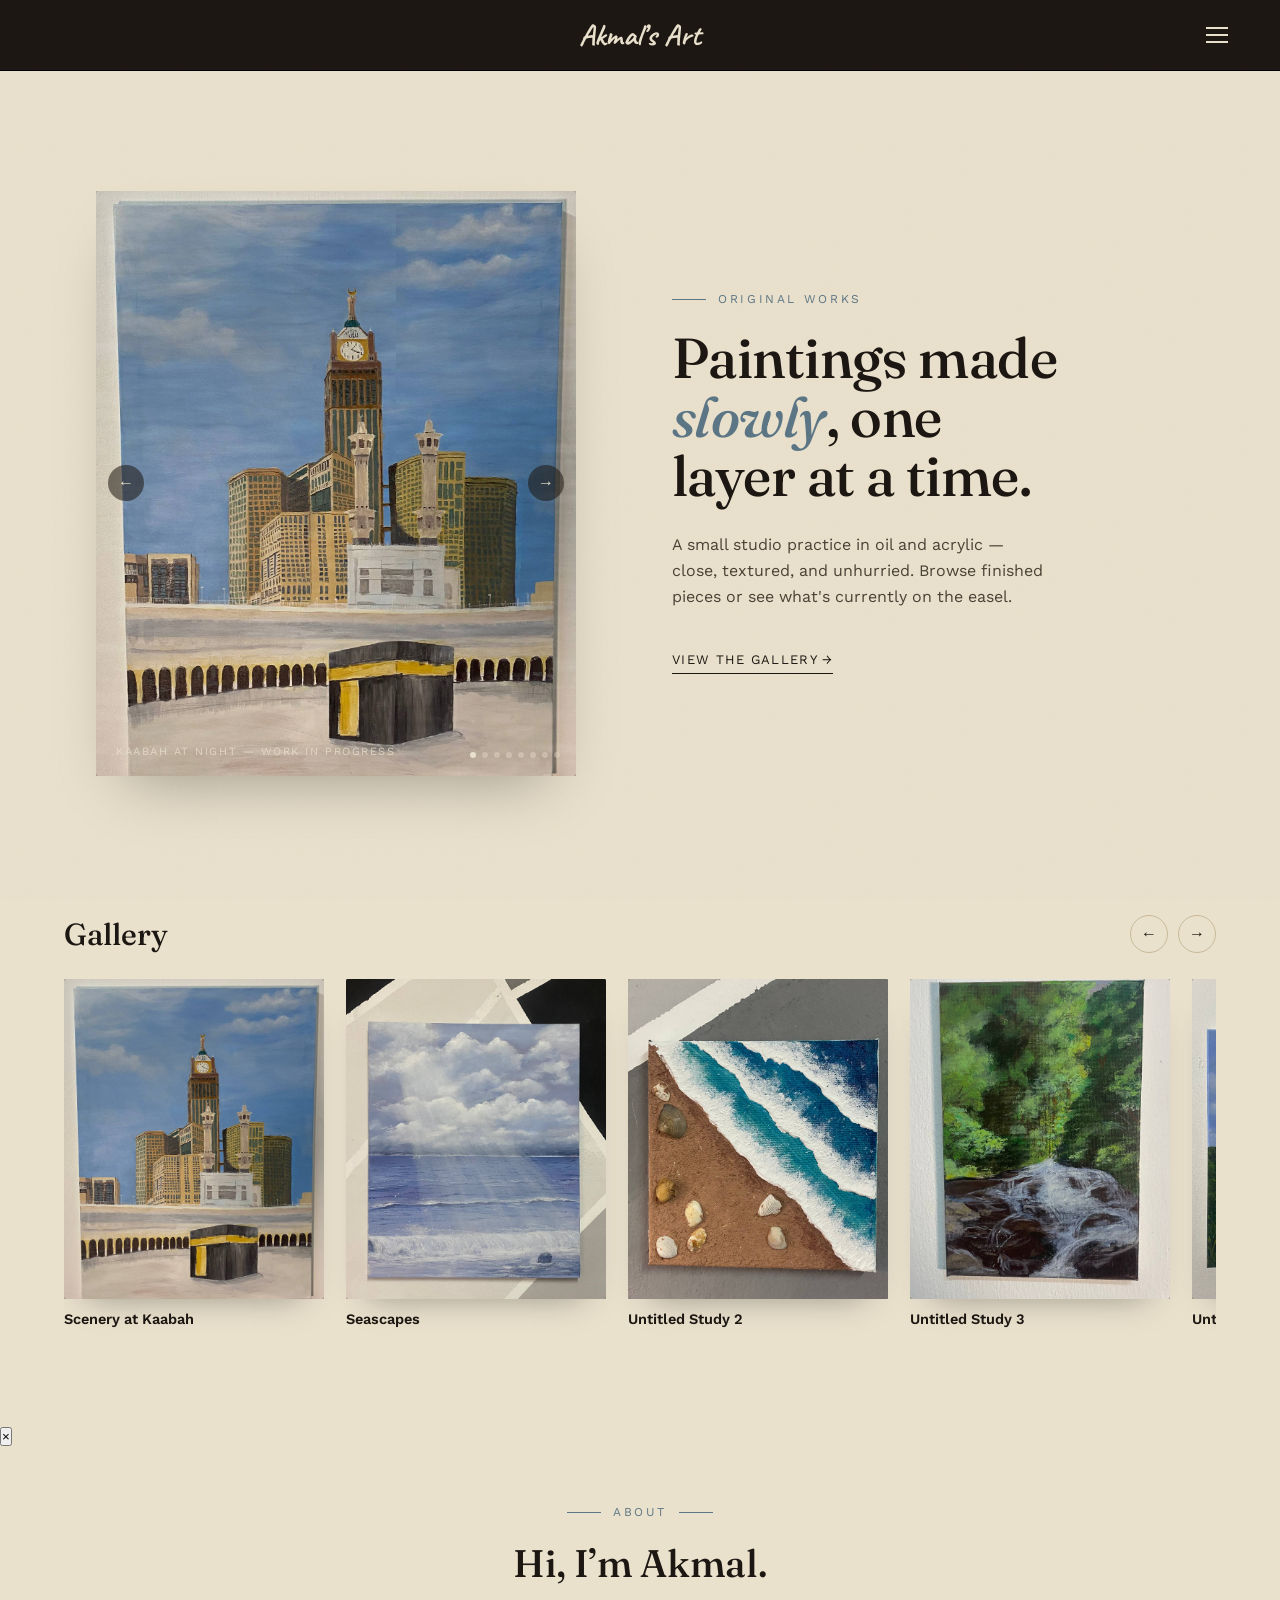
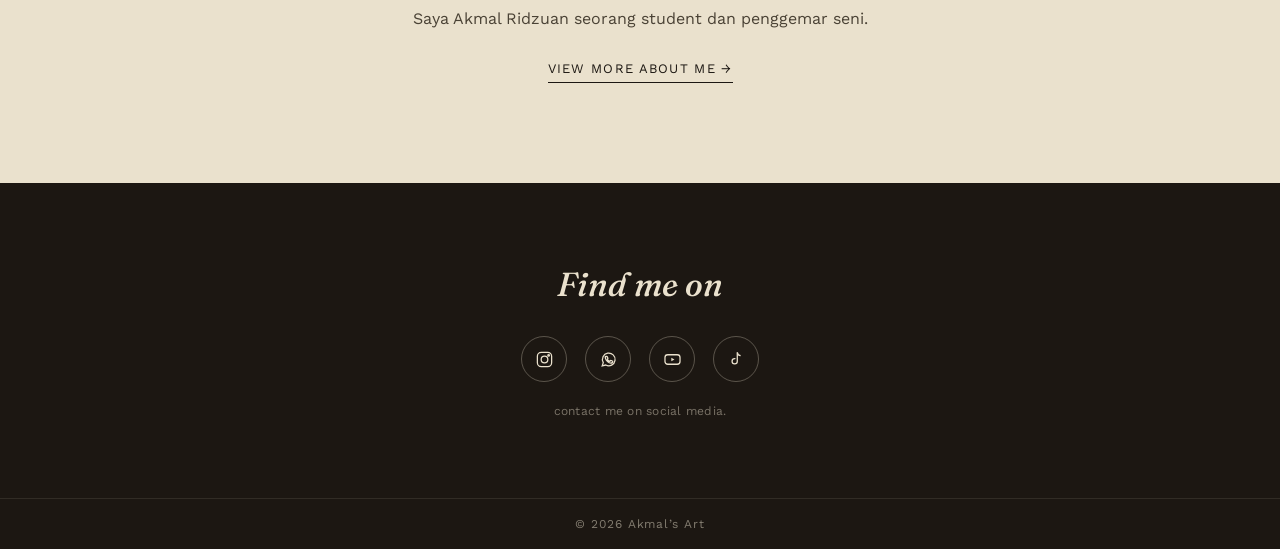
==== index.html @ 04f23f99 "changes" ====
<!DOCTYPE html>
<html lang="en">
<head>
<meta charset="UTF-8">
<meta name="viewport" content="width=device-width, initial-scale=1.0">
<title>Akmal's Art</title>
<link rel="preconnect" href="https://fonts.googleapis.com">
<link rel="preconnect" href="https://fonts.gstatic.com" crossorigin>
<link href="https://fonts.googleapis.com/css2?family=Fraunces:ital,opsz,wght@0,9..144,400;0,9..144,500;0,9..144,600;1,9..144,400&family=Work+Sans:wght@400;500;600;700&family=Caveat:wght@600;700&display=swap" rel="stylesheet">
<link rel="stylesheet" href="style.css">
</head>
<body>

  <header class="nav">
    <button class="menu-icon" id="menuToggle" aria-label="Open menu" aria-expanded="false">
      <span></span><span></span><span></span>
    </button>
    <div class="mark">Akmal&rsquo;s Art</div>
    <nav class="menu-overlay" id="menuOverlay">
      <ul>
        <li><a href="#" class="active">Home</a></li>
        <li><a href="#gallery">Gallery</a></li>
        <li><a href="#about">About</a></li>
        <li><a href="#contact">Contact</a></li>
      </ul>
    </nav>
  </header>

  <section class="hero">
    <div class="hero-art" id="heroCarousel">
      <button class="arrow prev" id="heroPrev" aria-label="Previous artwork">&#8592;</button>
      <button class="arrow next" id="heroNext" aria-label="Next artwork">&#8594;</button>
      <span class="caption" id="heroCaption"></span>
      <div class="dots" id="heroDots"></div>
    </div>
    <div class="hero-copy">
      <div class="eyebrow">Original works</div>
      <h1>Paintings made <em>slowly</em>, one layer at a time.</h1>
      <p>A small studio practice in oil and acrylic &mdash; close, textured, and unhurried. Browse finished pieces or see what's currently on the easel.</p>
      <a href="#gallery" class="cta">View the gallery &rarr;</a>
    </div>
  </section>

  <section class="gallery-strip" id="gallery">
    <div class="gallery-strip-head">
      <h2>Gallery</h2>
      <div class="strip-arrows">
        <button id="galPrev" aria-label="Scroll left">&#8592;</button>
        <button id="galNext" aria-label="Scroll right">&#8594;</button>
      </div>
    </div>
    <div class="strip-track" id="stripTrack"></div>
  </section>

<div class="lightbox" id="lightbox">
  <div class="lightbox-panel">
    <button class="lightbox-close" id="lightboxClose" aria-label="Close">&times;</button>
    <div class="lightbox-img"><img id="lightboxImg" src="" alt=""></div>
    <div class="lightbox-info">
      <h3 id="lightboxTitle"></h3>
      <div class="lightbox-meta" id="lightboxMeta"></div>
      <div class="lightbox-price" id="lightboxPrice"></div>
      <p id="lightboxDesc"></p>
    </div>
  </div>
</div>


  <section class="about" id="about">
    <div class="eyebrow">About</div>
    <h2>Hi, I&rsquo;m Akmal.</h2>
    <p>Saya Akmal Ridzuan seorang student dan penggemar seni.</p>
    <a href="about.html" class="cta">View more about me &rarr;</a>
  </section>

  <section class="contact" id="contact">
    <h2>Find me on</h2>
    <div class="social-row">
      <a href="https://www.instagram.com/akmallridzuan?igsi=MTgxZmxqbXZkd2F5dw==" class="social-icon" aria-label="Instagram"><svg viewBox="0 0 24 24" fill="none" stroke="currentColor" stroke-width="1.6"><rect x="3" y="3" width="18" height="18" rx="5"/><circle cx="12" cy="12" r="4.2"/><circle cx="17.2" cy="6.8" r="1"/></svg></a>
      <a href="https://wa.me/601151706733" class="social-icon" aria-label="WhatsApp"><svg viewBox="0 0 24 24" fill="none" stroke="currentColor" stroke-width="1.6"><path d="M4 20l1.4-4.1A8 8 0 1 1 8.6 19L4 20Z"/><path d="M8.5 8.6c.2-.5.5-.5.8-.5h.6c.2 0 .4 0 .6.4.2.5.7 1.6.7 1.8.1.1.1.3 0 .4-.4.6-.8.9-.5 1.4.7 1.2 1.4 1.7 2.5 2.3.2.1.4.1.5-.1.2-.3.6-.9.8-1.1.1-.2.3-.2.5-.1.5.2 1.6.7 1.9.9.2.1.3.2.4.3 0 .3 0 1-.4 1.5-.4.5-1.2.9-2 .9-.7 0-2.4-.3-4.1-2-1.9-1.9-2.5-3.7-2.6-4.2-.1-.5-.5-1.6-.2-2.1Z"/></svg></a>
      <a href="https://www.youtube.com/@akmalridzuuan" class="social-icon" aria-label="YouTube"><svg viewBox="0 0 24 24" fill="none" stroke="currentColor" stroke-width="1.6"><rect x="2.5" y="6" width="19" height="12" rx="3.5"/><path d="M10.5 9.8v4.4l4-2.2-4-2.2Z" fill="currentColor" stroke="none"/></svg></a>
      <a href="https://www.tiktok.com/@akmalridzuuan" class="social-icon" aria-label="TikTok"><svg viewBox="0 0 24 24" fill="none" stroke="currentColor" stroke-width="1.6"><path d="M13 3v11.2a3.3 3.3 0 1 1-3.3-3.3c.3 0 .6 0 .9.1"/><path d="M13 3c.3 2.3 1.9 3.9 4.2 4.1"/></svg></a>
    </div>
    <p class="contact-note">contact me on social media.</p>
  </section>

  <footer class="site-footer">
    <span>&copy; 2026 Akmal&rsquo;s Art</span>
  </footer>

  <script src="script.js"></script>
</body>
</html>
---- style.css ----
:root{
  --sand: #EAE1CD;
  --sand-deep: #DED2B6;
  --ink: #1C1712;
  --charcoal: #2B241C;
  --muted-blue: #5C7686;
  --line: #C9B99A;
  --canvas-dark: #34302a;
}

*{ box-sizing:border-box; margin:0; padding:0; }

html,body{
  background:var(--sand);
  color:var(--charcoal);
  font-family:'Work Sans', sans-serif;
  -webkit-font-smoothing:antialiased;
}

body::before{
  content:"";
  position:fixed;
  inset:0;
  pointer-events:none;
  z-index:50;
  opacity:0.05;
  mix-blend-mode:multiply;
  background-image:url("data:image/svg+xml;utf8,<svg xmlns='http://www.w3.org/2000/svg' width='140' height='140'><filter id='n'><feTurbulence type='fractalNoise' baseFrequency='0.9' numOctaves='2' stitchTiles='stitch'/></filter><rect width='100%25' height='100%25' filter='url(%23n)'/></svg>");
}

/* ---------- NAV ---------- */
header.nav{
  position:relative;
  background:var(--ink);
  color:var(--sand);
  padding:20px 40px;
  display:flex;
  align-items:center;
  justify-content:center;
  border-bottom:1px solid #000;
}

.nav .mark{
  font-family:'Caveat', cursive;
  font-weight:700;
  font-size:30px;
  line-height:1;
  letter-spacing:0.01em;
  color:var(--sand);
}

/* hamburger, sits pinned to the right regardless of centered mark */
.nav .menu-icon{
  position:absolute;
  right:40px;
  top:50%;
  transform:translateY(-50%);
  display:flex;
  flex-direction:column;
  justify-content:center;
  gap:5px;
  width:34px;
  height:34px;
  background:none;
  border:none;
  cursor:pointer;
  z-index:2;
}
.nav .menu-icon span{
  width:22px;
  height:2px;
  background:var(--sand);
  display:block;
  transition:transform .25s ease, opacity .25s ease;
}
.nav .menu-icon.open span:nth-child(1){ transform:translateY(7px) rotate(45deg); }
.nav .menu-icon.open span:nth-child(2){ opacity:0; }
.nav .menu-icon.open span:nth-child(3){ transform:translateY(-7px) rotate(-45deg); }

/* dropdown panel triggered by the menu icon */
.menu-overlay{
  position:absolute;
  top:100%;
  right:40px;
  margin-top:10px;
  background:var(--ink);
  border:1px solid rgba(234,225,205,0.15);
  border-radius:4px;
  box-shadow:0 20px 40px -14px rgba(0,0,0,0.5);
  opacity:0;
  transform:translateY(-8px);
  pointer-events:none;
  transition:opacity .2s ease, transform .2s ease;
  z-index:10;
}
.menu-overlay.open{
  opacity:1;
  transform:translateY(0);
  pointer-events:auto;
}

.menu-overlay ul{
  list-style:none;
  display:flex;
  flex-direction:column;
  min-width:160px;
  padding:8px 0;
}

.menu-overlay ul li a{
  display:block;
  color:var(--sand);
  text-decoration:none;
  font-size:13px;
  letter-spacing:0.08em;
  text-transform:uppercase;
  opacity:0.75;
  padding:12px 20px;
  transition:opacity .2s ease, background .2s ease;
}
.menu-overlay ul li a:hover, .menu-overlay ul li a:focus-visible{
  opacity:1;
  background:rgba(234,225,205,0.06);
}
.menu-overlay ul li a.active{
  opacity:1;
  color:var(--muted-blue);
}

/* ---------- HERO ---------- */
.hero{
  min-height:calc(100vh - 76px);
  display:grid;
  grid-template-columns:1fr 1fr;
  align-items:center;
  gap:64px;
  padding:0 64px;
}

.hero-art{
  position:relative;
  aspect-ratio:4/5;
  width:100%;
  max-height:65vh;
  max-width:480px;
  justify-self:center;
  border-radius:2px;
  overflow:hidden;
  box-shadow:0 30px 60px -30px rgba(0,0,0,0.35);
  background:
    radial-gradient(circle at 30% 20%, rgba(92,118,134,0.55), transparent 55%),
    radial-gradient(circle at 70% 75%, rgba(0,0,0,0.4), transparent 60%),
    linear-gradient(155deg, var(--canvas-dark), #1c1712 70%);
}

/* painterly texture overlay, sits above every slide */
.hero-art::after{
  content:"";
  position:absolute;
  inset:0;
  opacity:0.35;
  mix-blend-mode:overlay;
  z-index:3;
  pointer-events:none;
  background-image:url("data:image/svg+xml;utf8,<svg xmlns='http://www.w3.org/2000/svg' width='300' height='300'><filter id='t'><feTurbulence type='turbulence' baseFrequency='0.012 0.06' numOctaves='3' seed='7'/><feColorMatrix type='saturate' values='0'/></filter><rect width='100%25' height='100%25' filter='url(%23t)'/></svg>");
}

.hero-slide{
  position:absolute;
  inset:0;
  opacity:0;
  transition:opacity .7s ease;
  z-index:0;
}
.hero-slide.active{ opacity:1; z-index:1; }

.hero-slide img{
  width:100%;
  height:100%;
  object-fit:cover;
  display:block;
}

.hero-art .caption{
  position:absolute;
  left:20px;
  bottom:18px;
  color:var(--sand);
  font-size:11px;
  letter-spacing:0.14em;
  text-transform:uppercase;
  opacity:0.8;
  z-index:4;
}

.hero-art .arrow{
  position:absolute;
  top:50%;
  transform:translateY(-50%);
  width:36px;
  height:36px;
  border-radius:50%;
  border:none;
  background:rgba(28,23,18,0.55);
  color:var(--sand);
  font-size:16px;
  line-height:1;
  cursor:pointer;
  z-index:5;
  display:flex;
  align-items:center;
  justify-content:center;
  transition:background .2s ease;
}
.hero-art .arrow:hover{ background:var(--muted-blue); }
.hero-art .arrow.prev{ left:12px; }
.hero-art .arrow.next{ right:12px; }

.hero-art .dots{
  position:absolute;
  bottom:18px;
  right:16px;
  z-index:4;
  display:flex;
  gap:6px;
}
.hero-art .dots button{
  width:6px;
  height:6px;
  border-radius:50%;
  border:none;
  background:rgba(234,225,205,0.4);
  cursor:pointer;
  padding:0;
}
.hero-art .dots button.active{ background:var(--sand); }

.hero-copy .eyebrow{
  display:flex;
  align-items:center;
  gap:12px;
  font-size:12px;
  letter-spacing:0.22em;
  text-transform:uppercase;
  color:var(--muted-blue);
  margin-bottom:22px;
}
.hero-copy .eyebrow::before{
  content:"";
  width:34px;
  height:1px;
  background:var(--muted-blue);
  display:block;
}

.hero-copy h1{
  font-family:'Fraunces', serif;
  font-weight:500;
  font-size:clamp(2.4rem, 4.4vw, 4rem);
  line-height:1.05;
  letter-spacing:-0.01em;
  color:var(--ink);
  max-width:11ch;
  margin-bottom:26px;
}

.hero-copy h1 em{
  font-style:italic;
  color:var(--muted-blue);
}

.hero-copy p{
  font-size:16px;
  line-height:1.65;
  max-width:38ch;
  color:#4a4235;
  margin-bottom:38px;
}

.hero-copy .cta{
  display:inline-flex;
  align-items:center;
  gap:10px;
  font-size:13px;
  letter-spacing:0.1em;
  text-transform:uppercase;
  color:var(--ink);
  text-decoration:none;
  padding-bottom:6px;
  border-bottom:1px solid var(--ink);
}
.hero-copy .cta:hover{ color:var(--muted-blue); border-color:var(--muted-blue); }

/* ---------- GALLERY STRIP ---------- */
.gallery-strip{
  padding:20px 64px 90px;
}

.gallery-strip-head{
  display:flex;
  align-items:flex-end;
  justify-content:space-between;
  margin-bottom:26px;
}

.gallery-strip-head h2{
  font-family:'Fraunces', serif;
  font-weight:500;
  font-size:1.9rem;
  color:var(--ink);
}

.strip-arrows{ display:flex; gap:10px; }

.strip-arrows button{
  width:38px;
  height:38px;
  border-radius:50%;
  border:1px solid var(--line);
  background:transparent;
  color:var(--ink);
  font-size:16px;
  cursor:pointer;
  transition:background .2s ease, color .2s ease;
}
.strip-arrows button:hover{ background:var(--ink); color:var(--sand); }

.strip-track{
  display:flex;
  gap:22px;
  overflow-x:auto;
  scroll-behavior:smooth;
  padding-bottom:6px;
  scrollbar-width:none;
}
.strip-track::-webkit-scrollbar{ display:none; }

.strip-card{
  flex:0 0 auto;
  width:260px;
}

.strip-card .thumb{
  position:relative;
  width:260px;
  height:320px;
  border-radius:2px;
  overflow:hidden;
  background:linear-gradient(155deg, var(--canvas-dark), #1c1712 70%);
  box-shadow:0 18px 34px -22px rgba(0,0,0,0.4);
}

.strip-card .thumb img{
  width:100%;
  height:100%;
  object-fit:cover;
  display:block;
}

.strip-card .meta{
  margin-top:12px;
}
.strip-card .meta .title{
  font-size:14.5px;
  color:var(--ink);
  font-weight:600;
}
.strip-card .meta .sub{
  font-size:12.5px;
  color:#6b6153;
  margin-top:2px;
}

@media (max-width: 860px){
  .nav ul{ display:none; }
  .nav .menu-icon{ display:flex; }
  .hero{
    grid-template-columns:1fr;
    padding:48px 24px 64px;
    gap:40px;
  }
  .hero-art{ max-height:48vh; }
  .gallery-strip{ padding:10px 24px 70px; }
}

/* ---------- ABOUT ---------- */
.about{
  max-width:640px;
  margin:0 auto;
  padding:40px 64px 100px;
  text-align:center;
}
.about .eyebrow{
  display:flex; align-items:center; justify-content:center; gap:12px;
  font-size:12px; letter-spacing:0.22em; text-transform:uppercase;
  color:var(--muted-blue); margin-bottom:20px;
}
.about .eyebrow::before, .about .eyebrow::after{
  content:""; width:34px; height:1px; background:var(--muted-blue); display:block;
}
.about h2{
  font-family:'Fraunces', serif; font-weight:500;
  font-size:clamp(1.8rem, 3vw, 2.4rem); color:var(--ink); margin-bottom:18px;
}
.about p{
  font-size:16px; line-height:1.7; color:#4a4235; margin-bottom:26px;
}
.about .cta{
  display:inline-flex; align-items:center; gap:10px;
  font-size:13px; letter-spacing:0.1em; text-transform:uppercase;
  color:var(--ink); text-decoration:none; padding-bottom:6px;
  border-bottom:1px solid var(--ink);
}
.about .cta:hover{ color:var(--muted-blue); border-color:var(--muted-blue); }

/* ---------- CONTACT ---------- */
.contact{
  background:var(--ink); color:var(--sand);
  padding:80px 64px; text-align:center;
}
.contact h2{
  font-family:'Fraunces', serif; font-weight:500; font-style:italic;
  font-size:clamp(1.6rem, 2.6vw, 2.1rem); margin-bottom:32px;
}
.social-row{
  display:flex; align-items:center; justify-content:center; gap:18px;
}
.social-icon{
  width:46px; height:46px; border-radius:50%;
  border:1px solid rgba(234,225,205,0.3);
  display:flex; align-items:center; justify-content:center;
  color:var(--sand);
  transition:background .2s ease, border-color .2s ease, color .2s ease, transform .2s ease;
}
.social-icon svg{ width:19px; height:19px; }
.social-icon:hover{
  background:var(--muted-blue); border-color:var(--muted-blue); transform:translateY(-2px);
}
.contact-note{
  margin-top:22px; font-size:12px; opacity:0.45; letter-spacing:0.02em;
}

/* ---------- FOOTER ---------- */
.site-footer{
  background:var(--ink); color:rgba(234,225,205,0.5);
  text-align:center; font-size:12px; letter-spacing:0.08em;
  padding:18px; border-top:1px solid rgba(234,225,205,0.1);
}
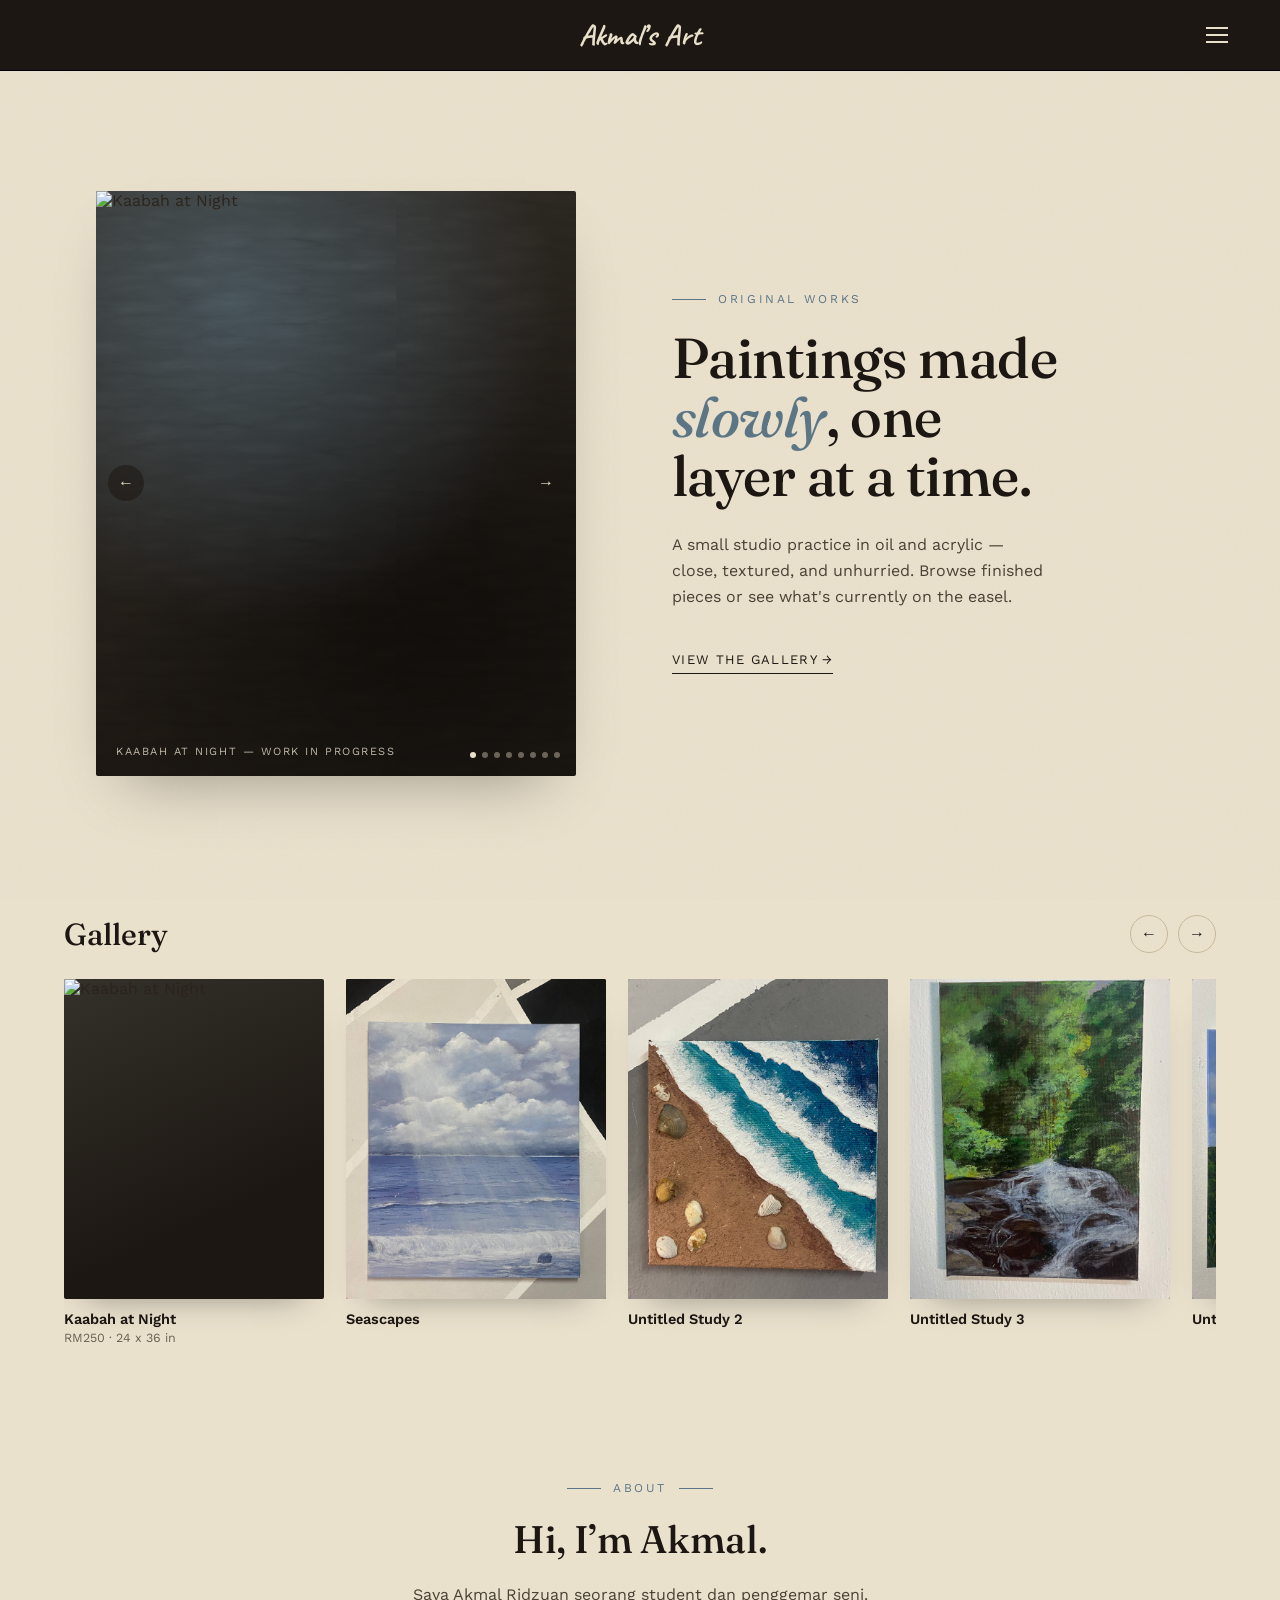
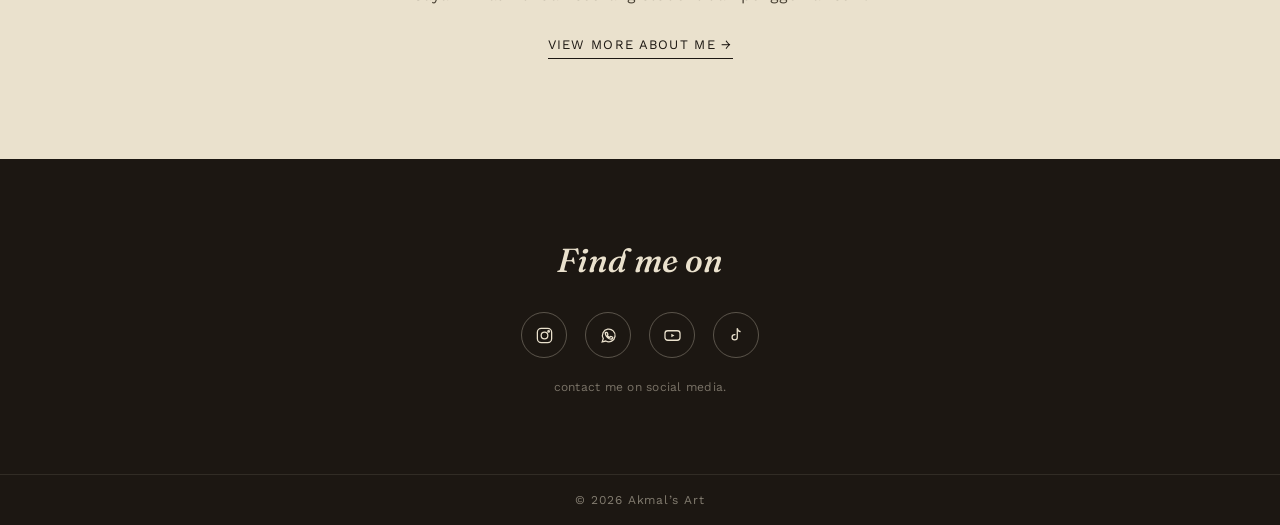
==== commit db27bd52: "changes a lot" ====
--- a/index.html
+++ b/index.html
@@ -52,20 +52,6 @@
     <div class="strip-track" id="stripTrack"></div>
   </section>
 
-<div class="lightbox" id="lightbox">
-  <div class="lightbox-panel">
-    <button class="lightbox-close" id="lightboxClose" aria-label="Close">&times;</button>
-    <div class="lightbox-img"><img id="lightboxImg" src="" alt=""></div>
-    <div class="lightbox-info">
-      <h3 id="lightboxTitle"></h3>
-      <div class="lightbox-meta" id="lightboxMeta"></div>
-      <div class="lightbox-price" id="lightboxPrice"></div>
-      <p id="lightboxDesc"></p>
-    </div>
-  </div>
-</div>
-
-
   <section class="about" id="about">
     <div class="eyebrow">About</div>
     <h2>Hi, I&rsquo;m Akmal.</h2>
@@ -88,6 +74,19 @@
     <span>&copy; 2026 Akmal&rsquo;s Art</span>
   </footer>
 
+  <div class="lightbox" id="lightbox">
+  <div class="lightbox-panel">
+    <button class="lightbox-close" id="lightboxClose" aria-label="Close">&times;</button>
+    <div class="lightbox-img"><img id="lightboxImg" src="" alt=""></div>
+    <div class="lightbox-info">
+      <h3 id="lightboxTitle"></h3>
+      <div class="lightbox-meta" id="lightboxMeta"></div>
+      <div class="lightbox-price" id="lightboxPrice"></div>
+      <p id="lightboxDesc"></p>
+    </div>
+  </div>
+</div>
+
   <script src="script.js"></script>
 </body>
 </html>
--- a/style.css
+++ b/style.css
@@ -371,6 +371,112 @@
   margin-top:2px;
 }
 
+.strip-card .thumb{ cursor:pointer; position:relative; }
+.strip-card .thumb::after{
+  content:"";
+  position:absolute;
+  inset:0;
+  background:rgba(28,23,18,0);
+  transition:background .2s ease;
+}
+.strip-card .thumb:hover::after{ background:rgba(28,23,18,0.15); }
+
+/* ---------- LIGHTBOX ---------- */
+.lightbox{
+  position:fixed;
+  inset:0;
+  background:rgba(20,17,13,0.82);
+  display:flex;
+  align-items:center;
+  justify-content:center;
+  padding:24px;
+  z-index:100;
+  opacity:0;
+  pointer-events:none;
+  transition:opacity .25s ease;
+}
+.lightbox.open{ opacity:1; pointer-events:auto; }
+
+.lightbox-panel{
+  background:var(--sand);
+  max-width:920px;
+  width:100%;
+  max-height:88vh;
+  overflow:auto;
+  border-radius:4px;
+  display:grid;
+  grid-template-columns:1.1fr 1fr;
+  position:relative;
+  transform:translateY(14px);
+  transition:transform .25s ease;
+}
+.lightbox.open .lightbox-panel{ transform:translateY(0); }
+
+.lightbox-close{
+  position:absolute;
+  top:14px;
+  right:14px;
+  width:34px;
+  height:34px;
+  border-radius:50%;
+  border:none;
+  background:rgba(28,23,18,0.6);
+  color:var(--sand);
+  font-size:20px;
+  line-height:1;
+  cursor:pointer;
+  z-index:2;
+}
+.lightbox-close:hover{ background:var(--muted-blue); }
+
+.lightbox-img{
+  background:var(--canvas-dark);
+  min-height:280px;
+}
+.lightbox-img img{
+  width:100%;
+  height:100%;
+  object-fit:cover;
+  display:block;
+}
+
+.lightbox-info{
+  padding:36px 32px;
+}
+.lightbox-info h3{
+  font-family:'Fraunces', serif;
+  font-weight:500;
+  font-size:1.6rem;
+  color:var(--ink);
+  margin-bottom:12px;
+}
+.lightbox-meta{
+  font-size:13px;
+  color:#6b6153;
+  letter-spacing:0.03em;
+  margin-bottom:14px;
+}
+.lightbox-price{
+  display:inline-block;
+  font-size:14px;
+  font-weight:600;
+  color:var(--muted-blue);
+  border:1px solid var(--muted-blue);
+  border-radius:20px;
+  padding:5px 16px;
+  margin-bottom:20px;
+}
+.lightbox-info p{
+  font-size:15px;
+  line-height:1.7;
+  color:#4a4235;
+}
+
+@media (max-width: 700px){
+  .lightbox-panel{ grid-template-columns:1fr; }
+  .lightbox-img{ min-height:220px; }
+}
+
 @media (max-width: 860px){
   .nav ul{ display:none; }
   .nav .menu-icon{ display:flex; }
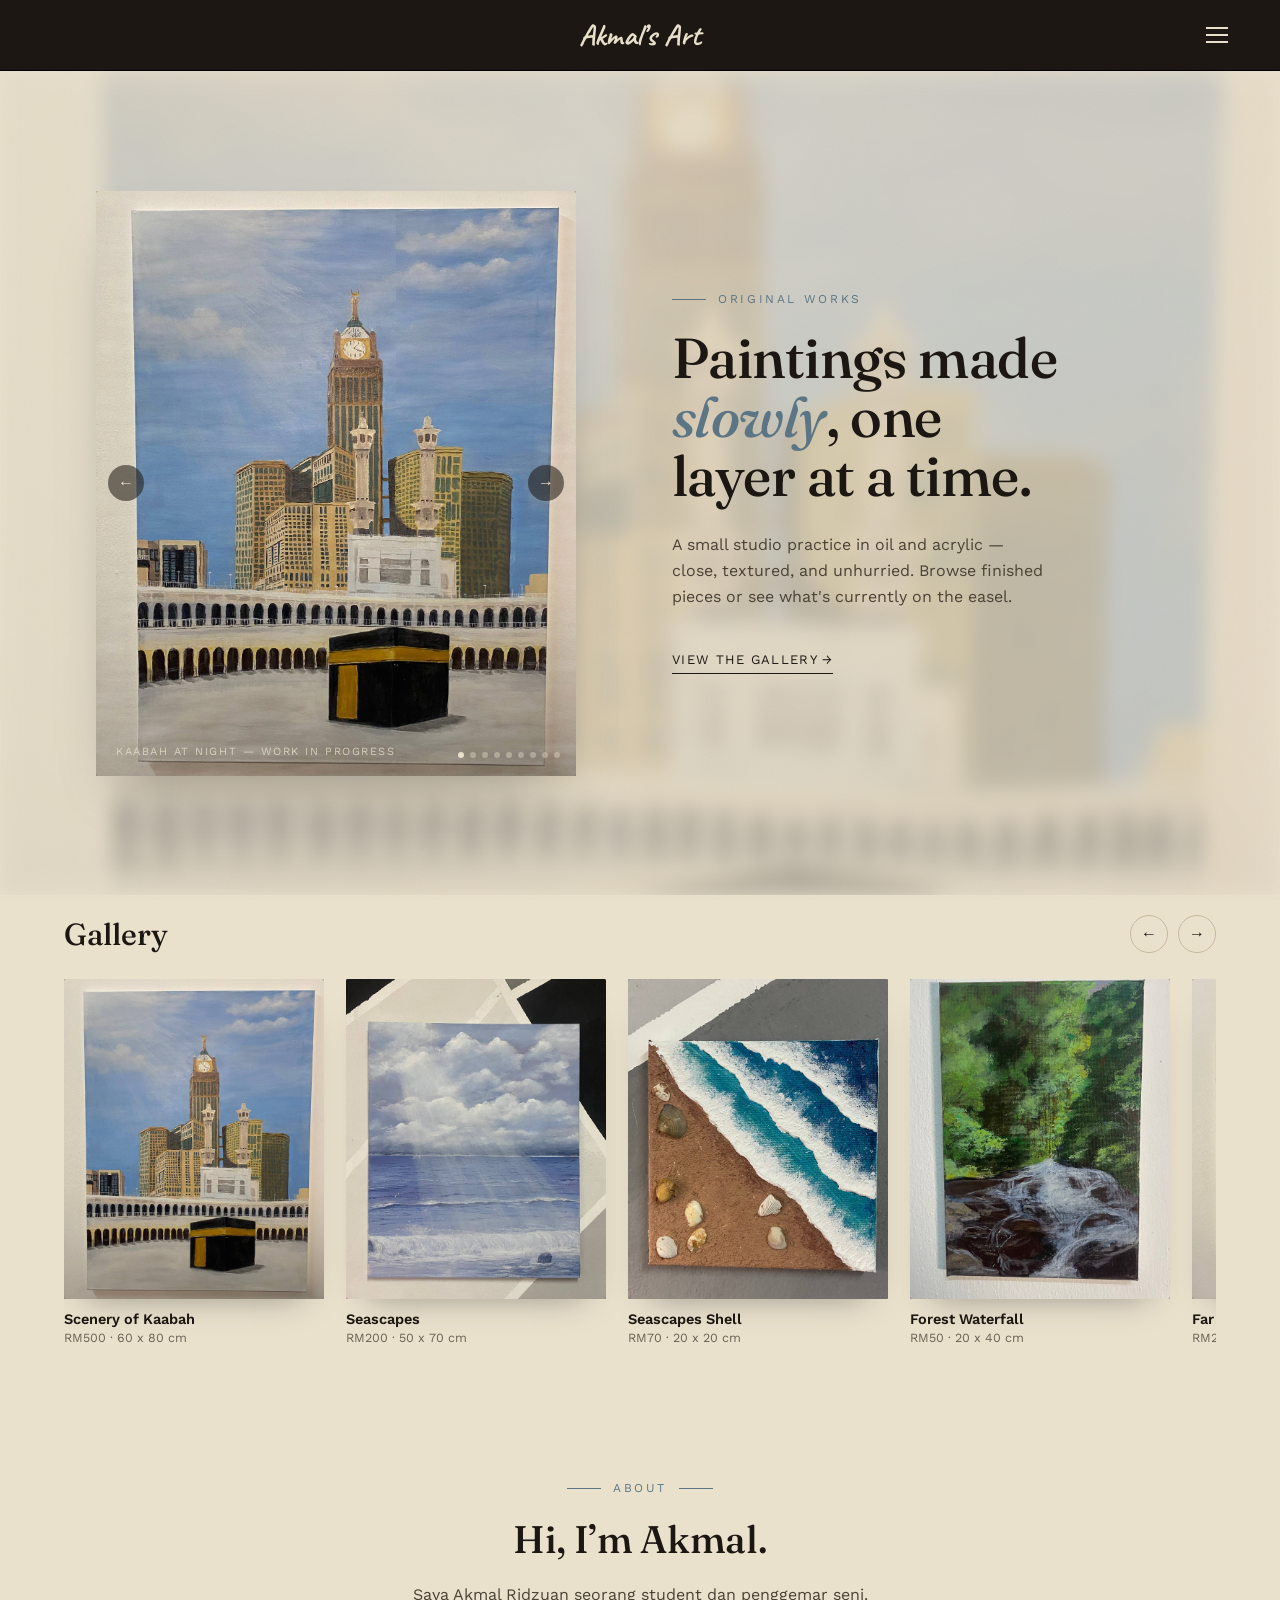
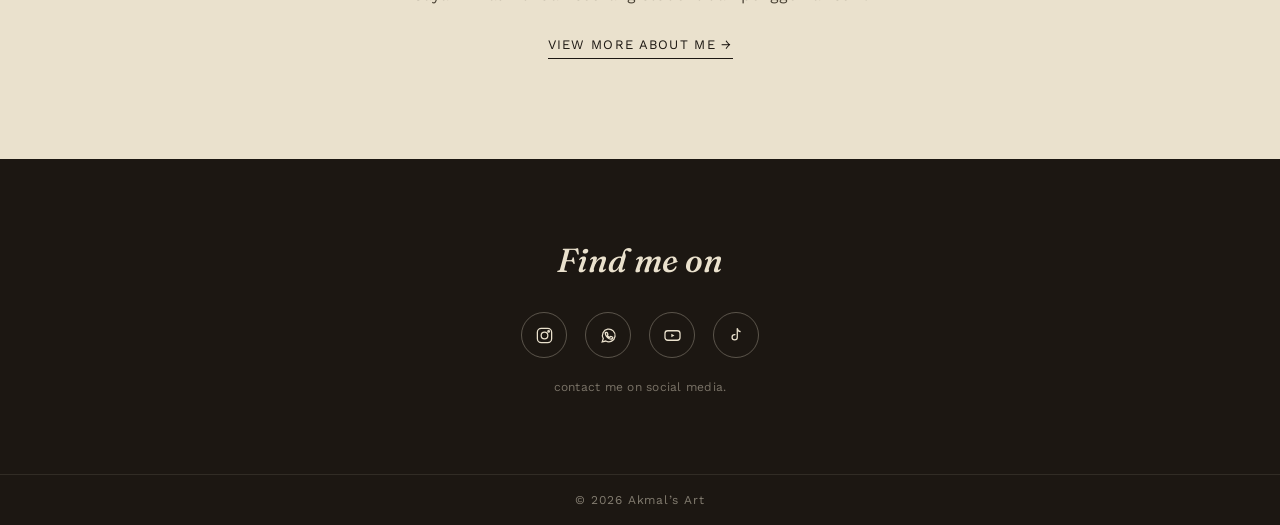
==== commit 711c3c3d: ".." ====
--- a/index.html
+++ b/index.html
@@ -83,6 +83,7 @@
       <div class="lightbox-meta" id="lightboxMeta"></div>
       <div class="lightbox-price" id="lightboxPrice"></div>
       <p id="lightboxDesc"></p>
+      <a href="#" id="lightboxBuy" class="lightbox-buy" target="_blank" rel="noopener">Buy Now &rarr;</a>
     </div>
   </div>
 </div>
--- a/style.css
+++ b/style.css
@@ -40,7 +40,7 @@
   border-bottom:1px solid #000;
 }
 
-.nav .mark{
+.nav .mark{ 
   font-family:'Caveat', cursive;
   font-weight:700;
   font-size:30px;
@@ -129,12 +129,30 @@
 
 /* ---------- HERO ---------- */
 .hero{
+  position:relative;
+  overflow:hidden;
   min-height:calc(100vh - 76px);
   display:grid;
   grid-template-columns:1fr 1fr;
   align-items:center;
   gap:64px;
   padding:0 64px;
+}
+
+.hero::before{
+  content:"";
+  position:absolute;
+  inset:0;
+  background-image:url('images/Kaabah.jpg');
+  background-size:cover;
+  background-position:center;
+  filter:blur(10px);
+  opacity:0.25;
+  z-index:0;
+}
+.hero > *{
+  position:relative;
+  z-index:1;
 }
 
 .hero-art{
@@ -477,6 +495,23 @@
   .lightbox-img{ min-height:220px; }
 }
 
+.lightbox-buy{
+  display:inline-flex;
+  align-items:center;
+  gap:8px;
+  margin-top:22px;
+  padding:12px 26px;
+  background:var(--ink);
+  color:var(--sand);
+  border-radius:30px;
+  font-size:13px;
+  letter-spacing:0.08em;
+  text-transform:uppercase;
+  text-decoration:none;
+  transition:background .2s ease;
+}
+.lightbox-buy:hover{ background:var(--muted-blue); }
+
 @media (max-width: 860px){
   .nav ul{ display:none; }
   .nav .menu-icon{ display:flex; }
@@ -551,4 +586,5 @@
   background:var(--ink); color:rgba(234,225,205,0.5);
   text-align:center; font-size:12px; letter-spacing:0.08em;
   padding:18px; border-top:1px solid rgba(234,225,205,0.1);
-}+}
+
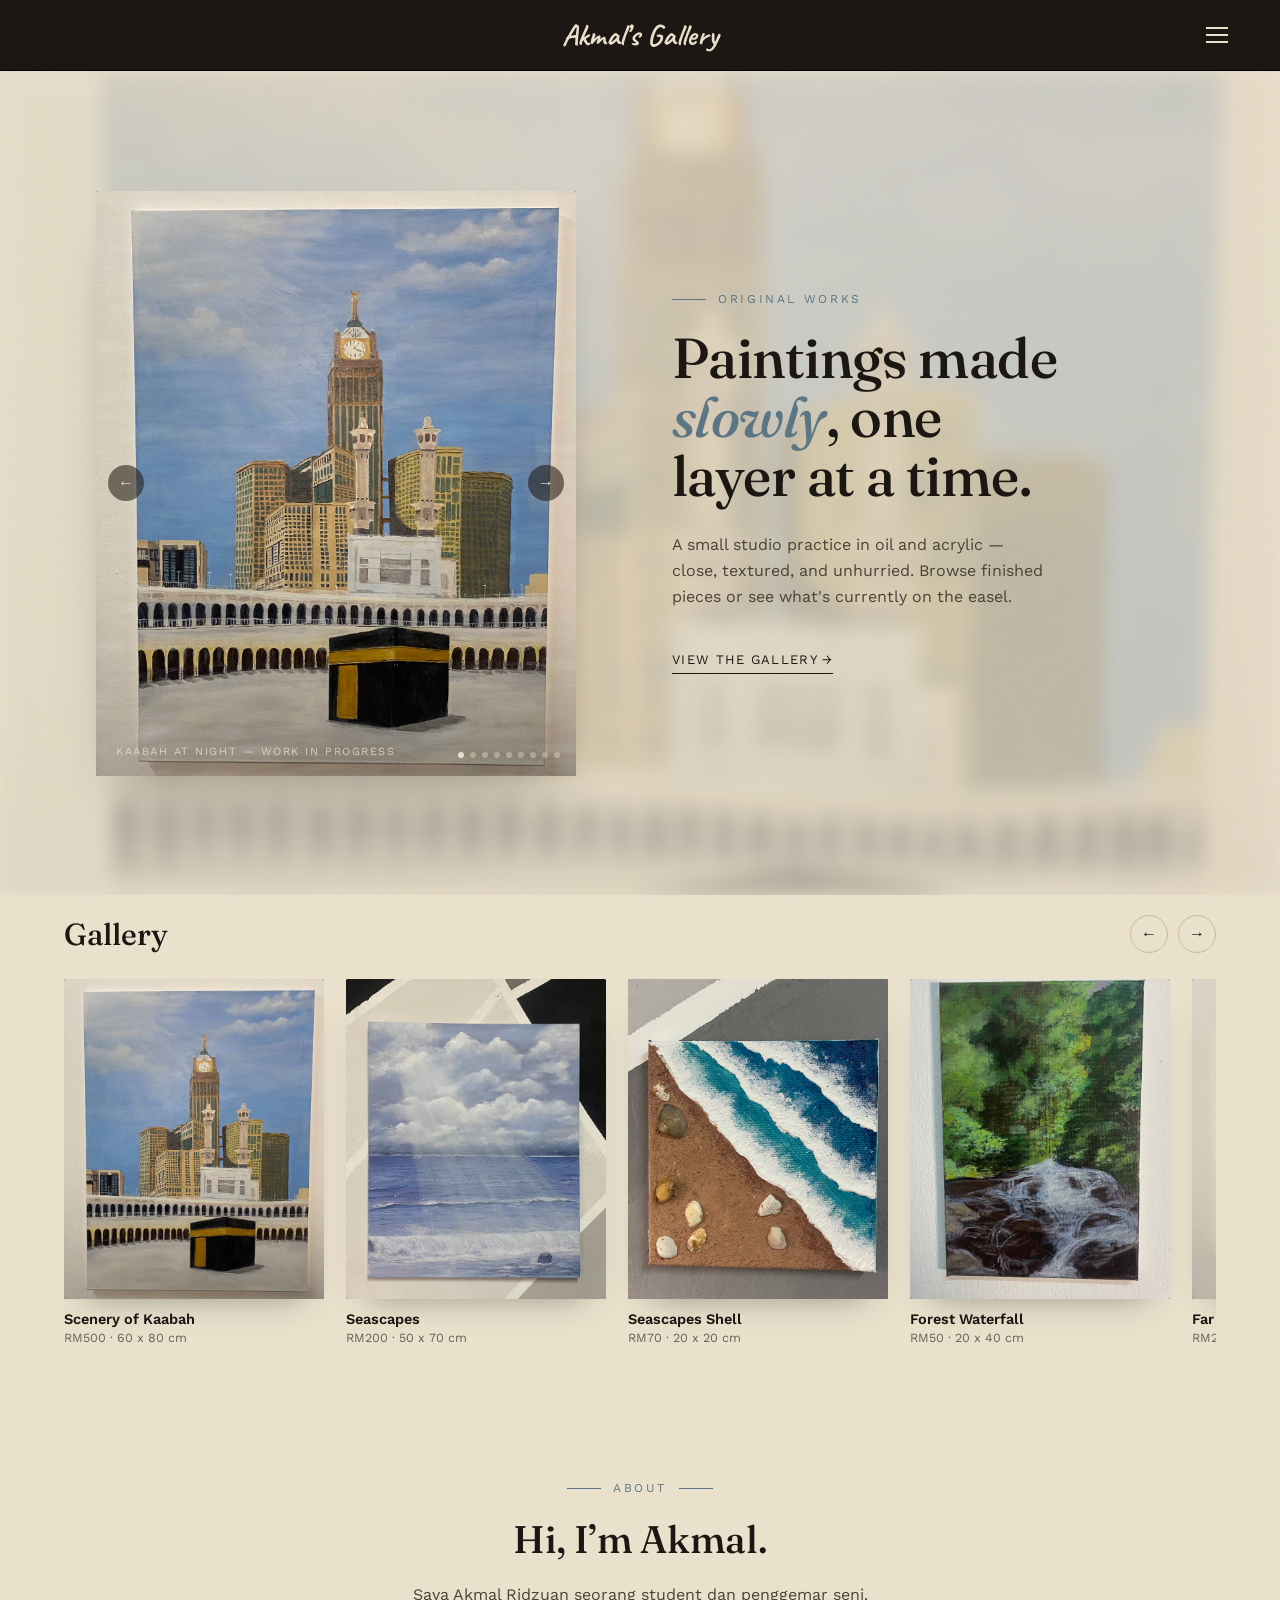
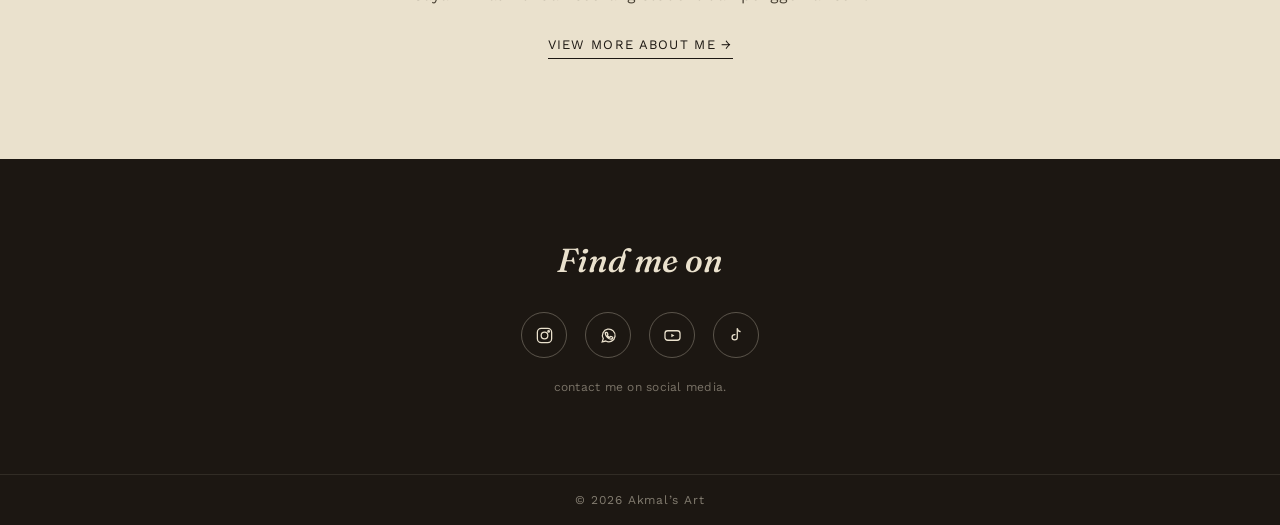
==== commit 69c326b7: "icon add" ====
--- a/index.html
+++ b/index.html
@@ -3,7 +3,8 @@
 <head>
 <meta charset="UTF-8">
 <meta name="viewport" content="width=device-width, initial-scale=1.0">
-<title>Akmal's Art</title>
+<title>Akmal's Gallery</title>
+<link rel="icon" type="image/svg+xml" href="favicon.svg">
 <link rel="preconnect" href="https://fonts.googleapis.com">
 <link rel="preconnect" href="https://fonts.gstatic.com" crossorigin>
 <link href="https://fonts.googleapis.com/css2?family=Fraunces:ital,opsz,wght@0,9..144,400;0,9..144,500;0,9..144,600;1,9..144,400&family=Work+Sans:wght@400;500;600;700&family=Caveat:wght@600;700&display=swap" rel="stylesheet">
@@ -11,11 +12,16 @@
 </head>
 <body>
 
+  <div class="preloader" id="preloader">
+  <div class="preloader-mark">Akmal&rsquo;s Art</div>
+  <div class="preloader-bar"><span></span></div>
+</div>
+
   <header class="nav">
     <button class="menu-icon" id="menuToggle" aria-label="Open menu" aria-expanded="false">
       <span></span><span></span><span></span>
     </button>
-    <div class="mark">Akmal&rsquo;s Art</div>
+    <div class="mark">Akmal&rsquo;s Gallery</div>
     <nav class="menu-overlay" id="menuOverlay">
       <ul>
         <li><a href="#" class="active">Home</a></li>
--- a/style.css
+++ b/style.css
@@ -15,6 +15,49 @@
   color:var(--charcoal);
   font-family:'Work Sans', sans-serif;
   -webkit-font-smoothing:antialiased;
+}
+
+.preloader{
+  position:fixed;
+  inset:0;
+  background:var(--sand);
+  z-index:200;
+  display:flex;
+  flex-direction:column;
+  align-items:center;
+  justify-content:center;
+  gap:18px;
+  transition:opacity .5s ease, visibility .5s ease;
+}
+.preloader.hide{
+  opacity:0;
+  visibility:hidden;
+  pointer-events:none;
+}
+.preloader-mark{
+  font-family:'Caveat', cursive;
+  font-weight:700;
+  font-size:38px;
+  color:var(--ink);
+}
+.preloader-bar{
+  width:160px;
+  height:2px;
+  background:rgba(28,23,18,0.15);
+  overflow:hidden;
+  border-radius:2px;
+}
+.preloader-bar span{
+  display:block;
+  width:40%;
+  height:100%;
+  background:var(--muted-blue);
+  animation:preloaderSlide 1.1s ease-in-out infinite;
+}
+@keyframes preloaderSlide{
+  0%{ transform:translateX(-100%); }
+  50%{ transform:translateX(150%); }
+  100%{ transform:translateX(-100%); }
 }
 
 body::before{
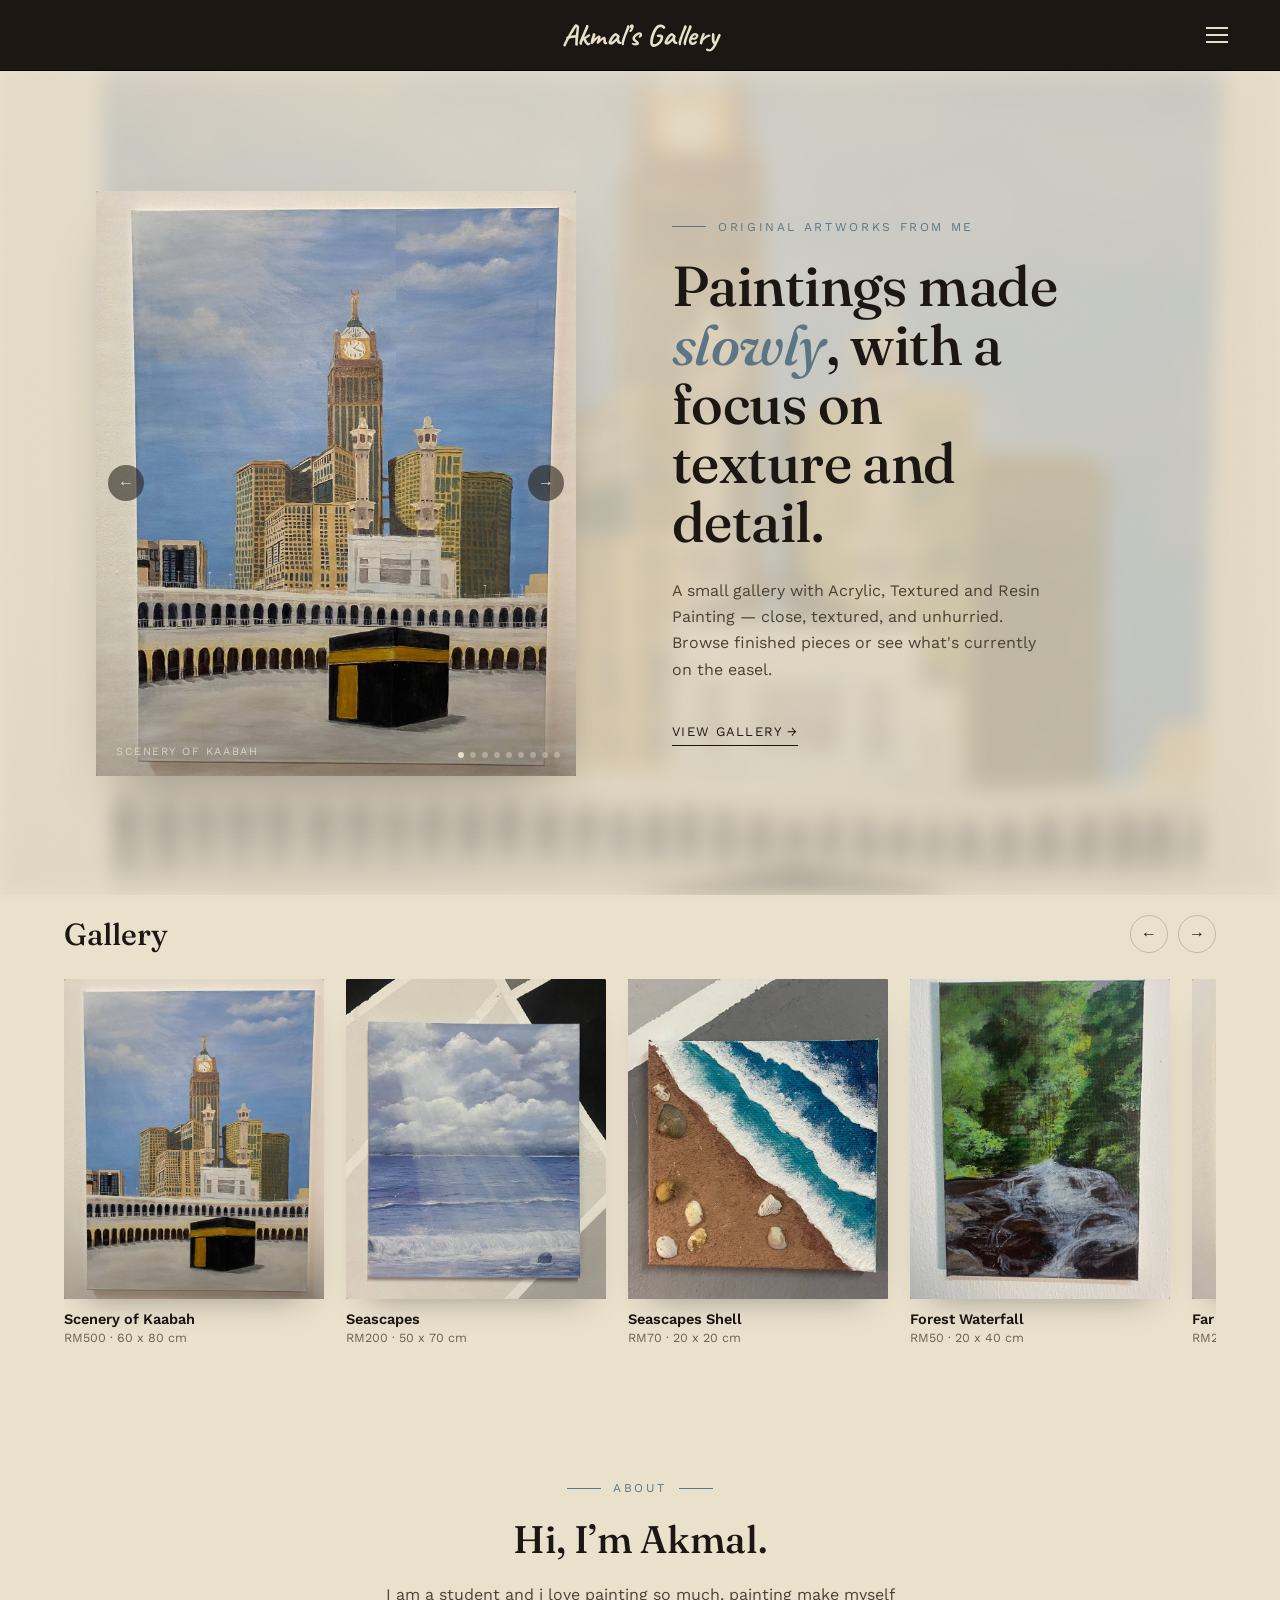
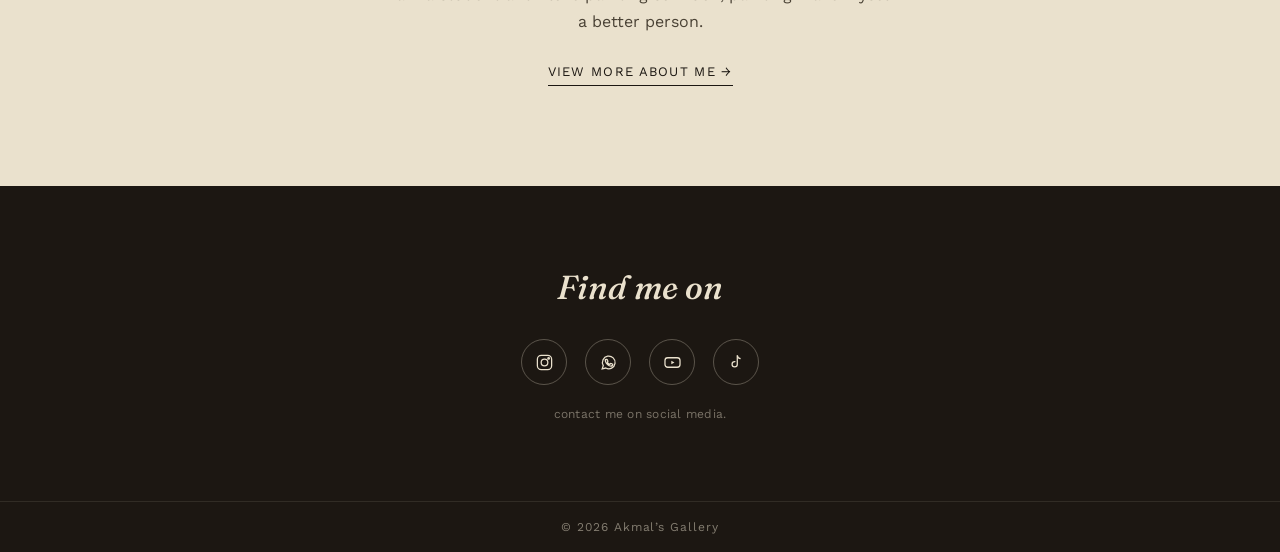
==== commit 563dddb6: "icon add" ====
--- a/index.html
+++ b/index.html
@@ -13,7 +13,7 @@
 <body>
 
   <div class="preloader" id="preloader">
-  <div class="preloader-mark">Akmal&rsquo;s Art</div>
+  <div class="preloader-mark">Akmal&rsquo;s Gallery</div>
   <div class="preloader-bar"><span></span></div>
 </div>
 
@@ -40,10 +40,10 @@
       <div class="dots" id="heroDots"></div>
     </div>
     <div class="hero-copy">
-      <div class="eyebrow">Original works</div>
-      <h1>Paintings made <em>slowly</em>, one layer at a time.</h1>
-      <p>A small studio practice in oil and acrylic &mdash; close, textured, and unhurried. Browse finished pieces or see what's currently on the easel.</p>
-      <a href="#gallery" class="cta">View the gallery &rarr;</a>
+      <div class="eyebrow">Original Artworks from me</div>
+      <h1>Paintings made <em>slowly</em>, with a focus on texture and detail.</h1>
+      <p>A small gallery with Acrylic, Textured and Resin Painting &mdash; close, textured, and unhurried. Browse finished pieces or see what's currently on the easel.</p>
+      <a href="#gallery" class="cta">View  gallery &rarr;</a>
     </div>
   </section>
 
@@ -61,7 +61,7 @@
   <section class="about" id="about">
     <div class="eyebrow">About</div>
     <h2>Hi, I&rsquo;m Akmal.</h2>
-    <p>Saya Akmal Ridzuan seorang student dan penggemar seni.</p>
+    <p>I am a student and i love painting so much, painting make myself a better person.</p>
     <a href="about.html" class="cta">View more about me &rarr;</a>
   </section>
 
@@ -77,7 +77,7 @@
   </section>
 
   <footer class="site-footer">
-    <span>&copy; 2026 Akmal&rsquo;s Art</span>
+    <span>&copy; 2026 Akmal&rsquo;s Gallery</span>
   </footer>
 
   <div class="lightbox" id="lightbox">
